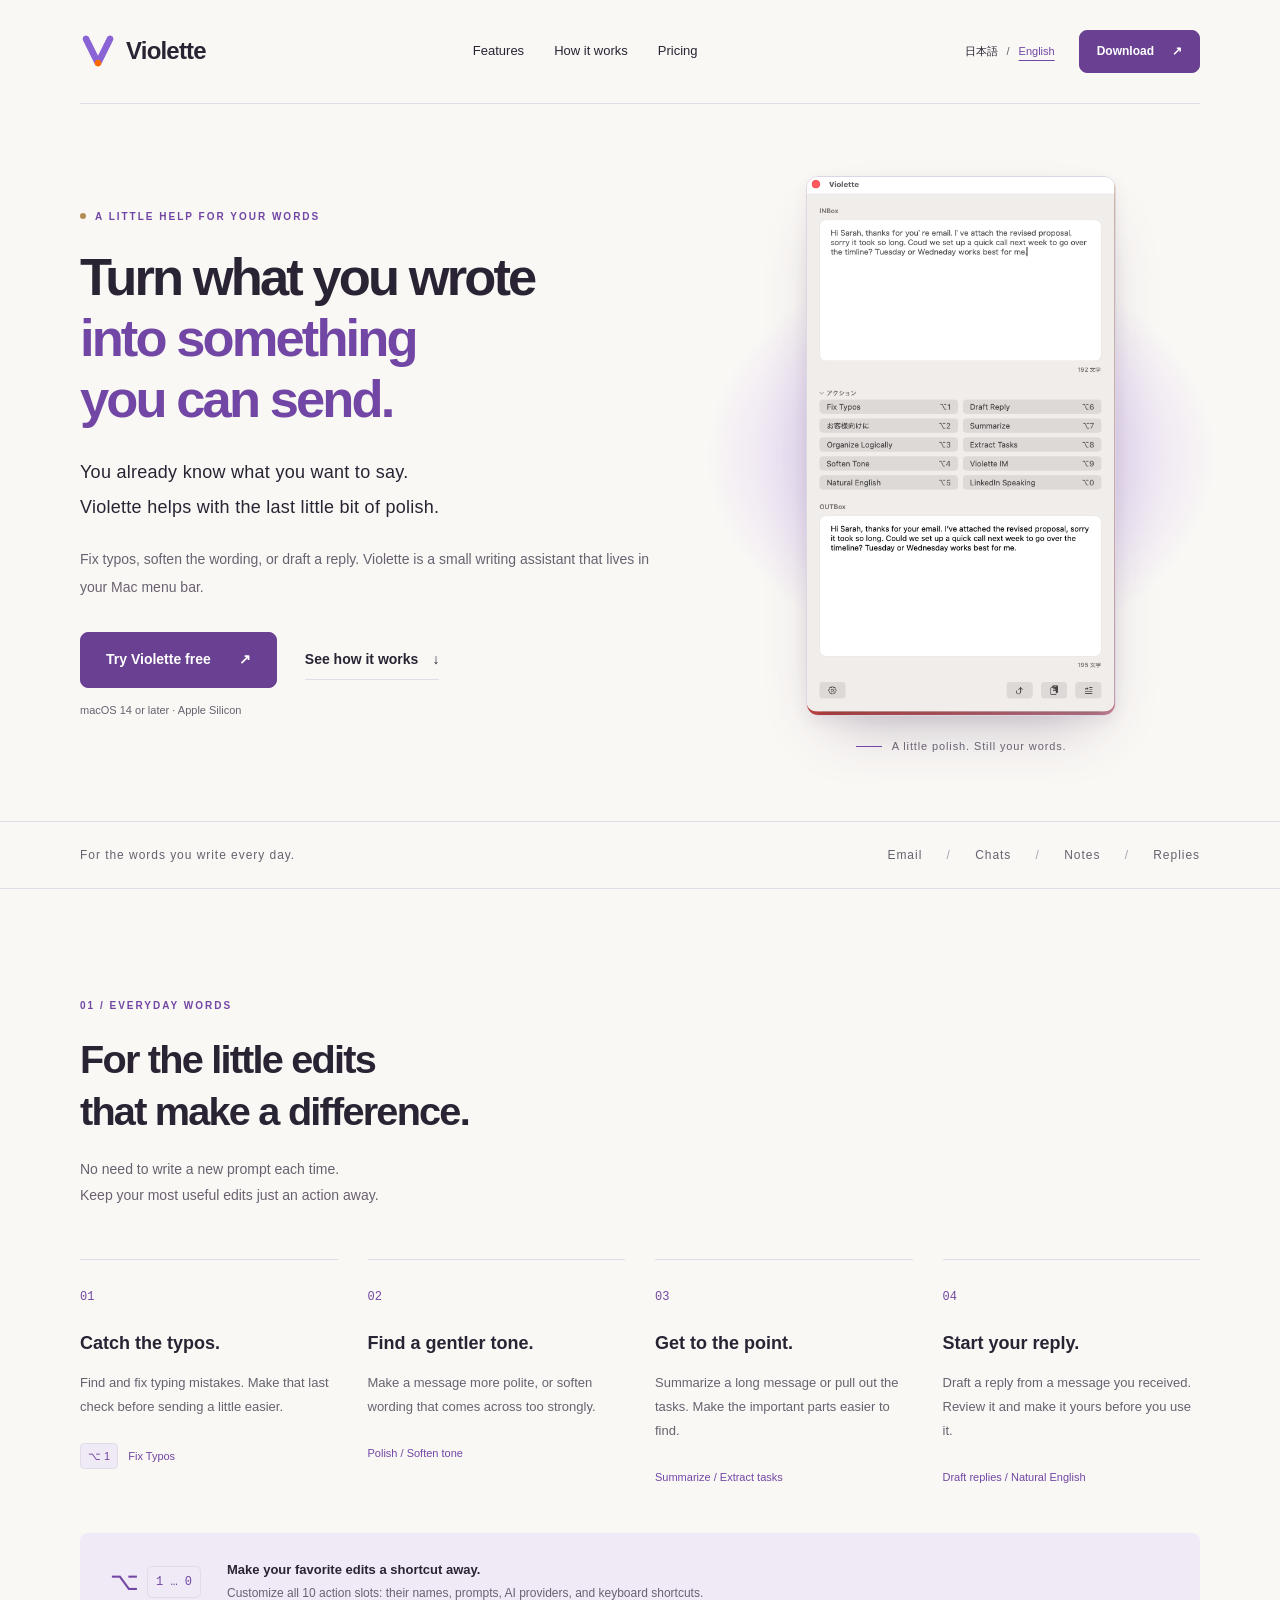
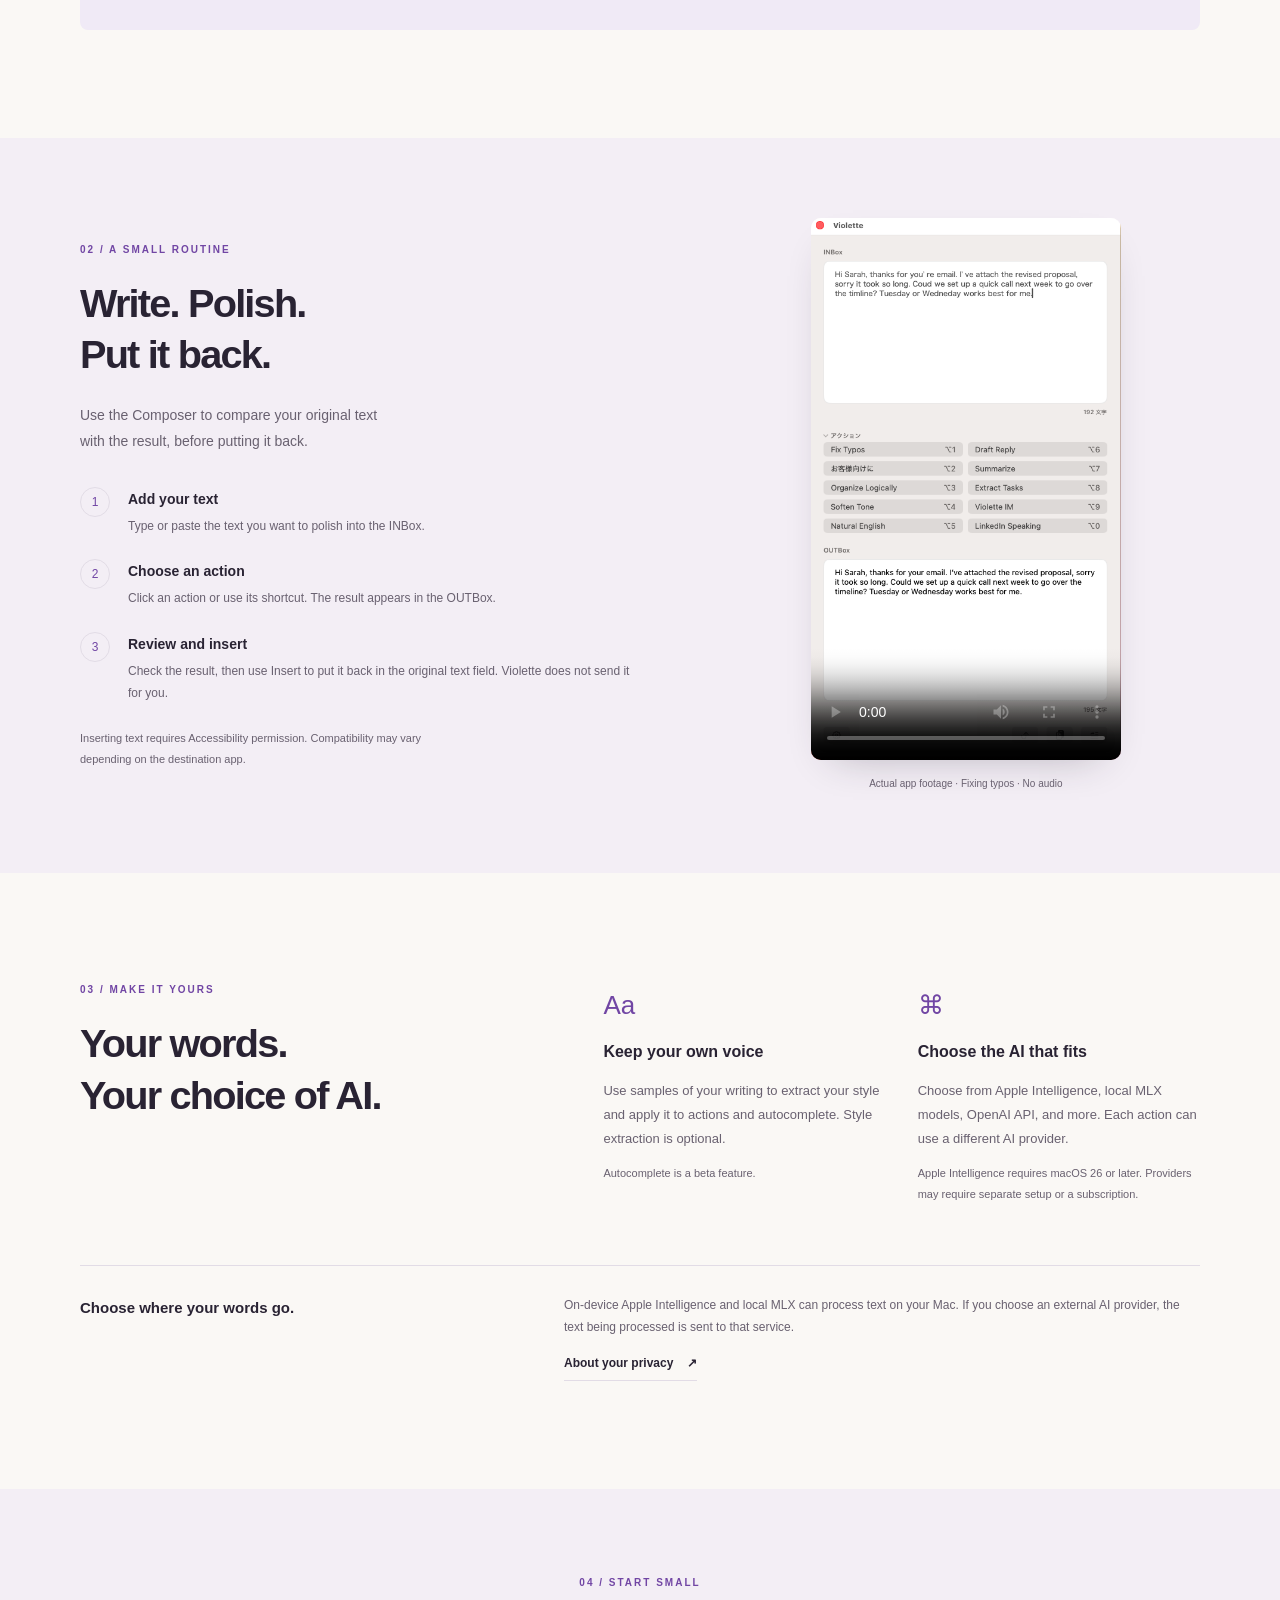
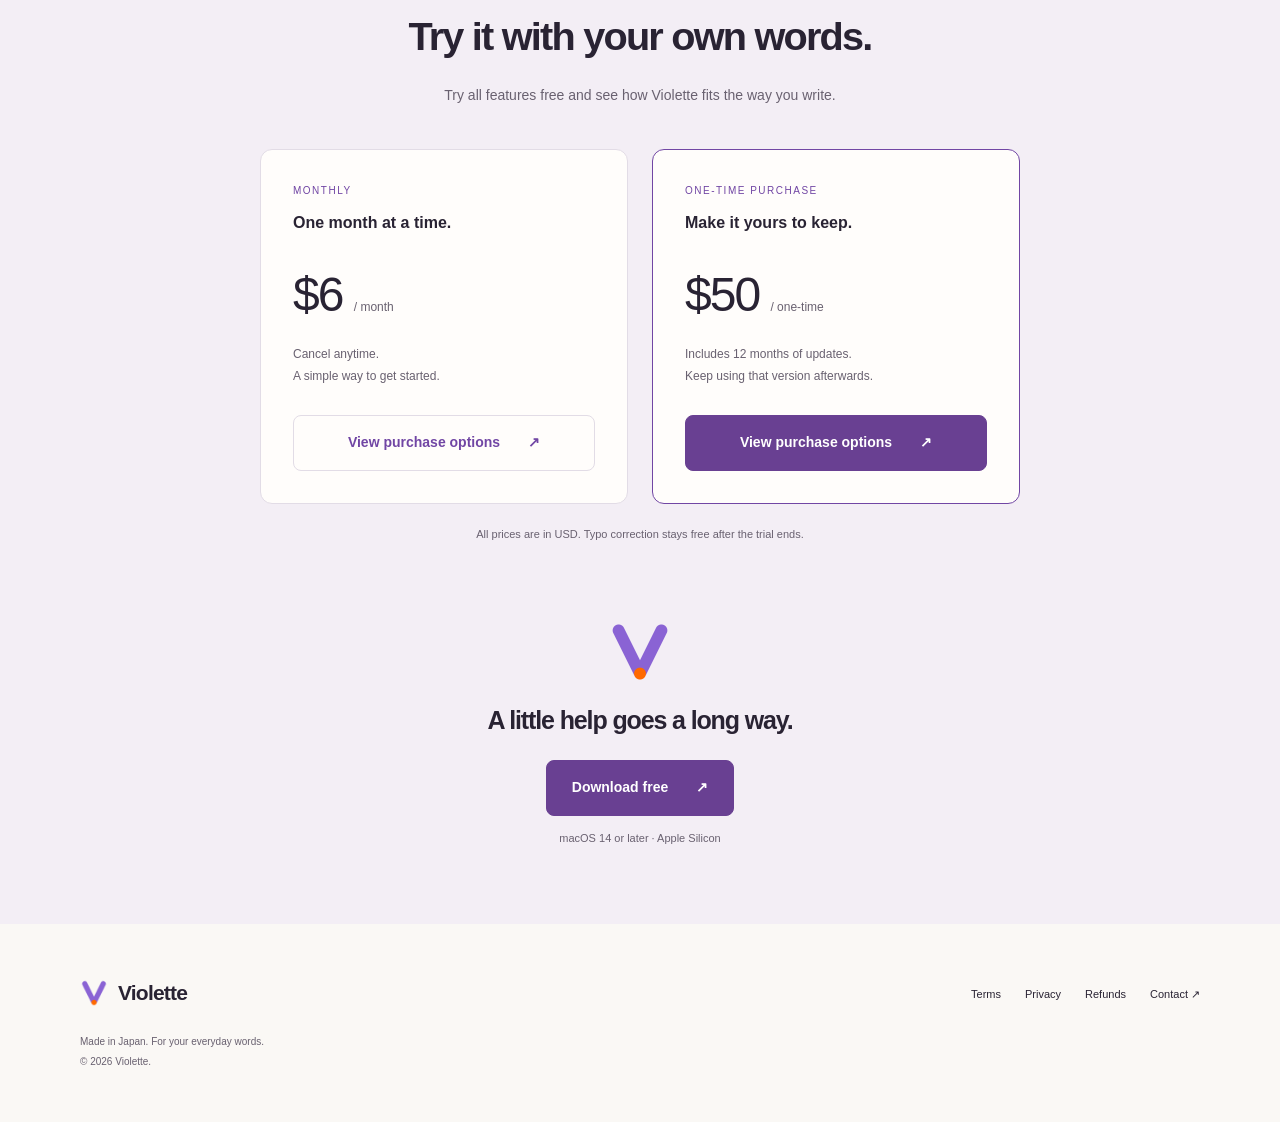
==== en.html @ c449aaf0 "feat: VioletteのLPを刷新し日英ページと言語切り替えを追加" ====
<!doctype html>
<html lang="en">
<head>
  <meta charset="utf-8">
  <meta name="viewport" content="width=device-width, initial-scale=1">
  <title>Violette — Turn what you wrote into something you can send.</title>
  <meta name="description" content="Fix typos, soften your wording, and draft replies. Violette is a small writing assistant that lives in your Mac menu bar.">
  <meta name="theme-color" content="#faf8f5">
  <link rel="icon" type="image/png" href="violette-icon.png">
  <link rel="stylesheet" href="landing.css">
  <link rel="alternate" hreflang="ja" href="index.html">
  <link rel="alternate" hreflang="en" href="en.html">
  <link rel="alternate" hreflang="x-default" href="index.html">
</head>
<body>
  <a class="skip-link" href="#main">Skip to content</a>
  <header class="site-header wrap">
    <a class="brand" href="#" aria-label="Violette home"><img src="violette-icon.png" width="36" height="36" alt=""><span>Violette</span></a>
    <nav aria-label="Main navigation">
      <a href="#features">Features</a><a href="#how">How it works</a><a href="#pricing">Pricing</a>
    </nav>
    <div class="header-actions"><nav class="language-switch" aria-label="Choose language"><a href="index.html" lang="ja" hreflang="ja">日本語</a><span aria-hidden="true">/</span><a href="en.html" lang="en" hreflang="en" aria-current="page">English</a></nav>
    <a class="button button-small" href="https://github.com/tmknzz/violette-web/releases/latest">Download <span aria-hidden="true">↗</span></a></div>
  </header>
  <main id="main">
    <section class="hero wrap" aria-labelledby="hero-title">
      <div class="hero-copy">
        <p class="eyebrow"><span class="status-dot" aria-hidden="true"></span> A LITTLE HELP FOR YOUR WORDS</p>
        <h1 id="hero-title">Turn what you wrote<br><span>into something<br>you can send.</span></h1>
        <p class="hero-lead">You already know what you want to say.<br>Violette helps with the last little bit of polish.</p>
        <p class="hero-description">Fix typos, soften the wording, or draft a reply. Violette is a small writing assistant that lives in your Mac menu bar.</p>
        <div class="hero-actions"><a class="button" href="https://github.com/tmknzz/violette-web/releases/latest">Try Violette free <span aria-hidden="true">↗</span></a><a class="text-link" href="#how">See how it works <span aria-hidden="true">↓</span></a></div>
        <p class="fine-print">macOS 14 or later · Apple Silicon</p>
      </div>
      <figure class="hero-visual">
        <div class="visual-halo" aria-hidden="true"></div>
        <img class="app-shot" src="violette-screenshot.png" width="520" height="909" alt="The Violette Composer, with original text in the INBox, actions in the middle, and corrected text in the OUTBox." fetchpriority="high">
        <figcaption><span class="caption-rule" aria-hidden="true"></span> A little polish. Still your words.</figcaption>
      </figure>
    </section>
    <div class="quiet-strip"><div class="wrap"><span>For the words you write every day.</span><span>Email <i aria-hidden="true">/</i> Chats <i aria-hidden="true">/</i> Notes <i aria-hidden="true">/</i> Replies</span></div></div>
    <section class="section wrap" id="features" aria-labelledby="features-title">
      <div class="section-intro"><p class="eyebrow">01 / EVERYDAY WORDS</p><h2 id="features-title">For the little edits<br>that make a difference.</h2><p>No need to write a new prompt each time.<br>Keep your most useful edits just an action away.</p></div>
      <div class="feature-grid">
        <article><span class="feature-number">01</span><h3>Catch the typos.</h3><p>Find and fix typing mistakes. Make that last check before sending a little easier.</p><p class="feature-label"><kbd>⌥ 1</kbd> Fix Typos</p></article>
        <article><span class="feature-number">02</span><h3>Find a gentler tone.</h3><p>Make a message more polite, or soften wording that comes across too strongly.</p><p class="feature-label">Polish / Soften tone</p></article>
        <article><span class="feature-number">03</span><h3>Get to the point.</h3><p>Summarize a long message or pull out the tasks. Make the important parts easier to find.</p><p class="feature-label">Summarize / Extract tasks</p></article>
        <article><span class="feature-number">04</span><h3>Start your reply.</h3><p>Draft a reply from a message you received. Review it and make it yours before you use it.</p><p class="feature-label">Draft replies / Natural English</p></article>
      </div>
      <div class="custom-note"><span class="key-stack" aria-hidden="true">⌥ <span>1 … 0</span></span><p><strong>Make your favorite edits a shortcut away.</strong><br>Customize all 10 action slots: their names, prompts, AI providers, and keyboard shortcuts.</p></div>
    </section>
    <section class="how-section" id="how" aria-labelledby="how-title"><div class="wrap how-grid">
      <div class="how-copy"><p class="eyebrow">02 / A SMALL ROUTINE</p><h2 id="how-title">Write. Polish.<br>Put it back.</h2><p class="section-description">Use the Composer to compare your original text<br>with the result, before putting it back.</p>
        <ol class="steps">
          <li><span>1</span><div><h3>Add your text</h3><p>Type or paste the text you want to polish into the INBox.</p></div></li>
          <li><span>2</span><div><h3>Choose an action</h3><p>Click an action or use its shortcut. The result appears in the OUTBox.</p></div></li>
          <li><span>3</span><div><h3>Review and insert</h3><p>Check the result, then use Insert to put it back in the original text field. Violette does not send it for you.</p></div></li>
        </ol><p class="fine-print">Inserting text requires Accessibility permission. Compatibility may vary depending on the destination app.</p>
      </div>
      <figure class="demo-frame"><video controls playsinline preload="metadata" poster="violette-screenshot.png" width="520" height="909" aria-label="Demo of correcting English typos in the Composer, with no audio"><source src="violette-demo.mp4" type="video/mp4"><a href="violette-demo.mp4">Watch the demo</a></video><figcaption>Actual app footage · Fixing typos · No audio</figcaption></figure>
    </div></section>
    <section class="section wrap personal-section" aria-labelledby="personal-title">
      <div class="section-intro"><p class="eyebrow">03 / MAKE IT YOURS</p><h2 id="personal-title">Your words.<br>Your choice of AI.</h2></div>
      <div class="personal-grid"><article><span class="small-icon" aria-hidden="true">Aa</span><h3>Keep your own voice</h3><p>Use samples of your writing to extract your style and apply it to actions and autocomplete. Style extraction is optional.</p><p class="fine-print">Autocomplete is a beta feature.</p></article>
      <article><span class="small-icon" aria-hidden="true">⌘</span><h3>Choose the AI that fits</h3><p>Choose from Apple Intelligence, local MLX models, OpenAI API, and more. Each action can use a different AI provider.</p><p class="fine-print">Apple Intelligence requires macOS 26 or later. Providers may require separate setup or a subscription.</p></article></div>
      <aside class="privacy-note"><h3>Choose where your words go.</h3><p>On-device Apple Intelligence and local MLX can process text on your Mac. If you choose an external AI provider, the text being processed is sent to that service.</p><a class="text-link" href="privacy.html">About your privacy <span aria-hidden="true">↗</span></a></aside>
    </section>
    <section class="pricing-section" id="pricing" aria-labelledby="pricing-title"><div class="wrap">
      <div class="section-intro"><p class="eyebrow">04 / START SMALL</p><h2 id="pricing-title">Try it with your own words.</h2><p>Try all features free and see how Violette fits the way you write.</p></div>
      <div class="price-grid"><article class="price-card"><p class="plan-name">MONTHLY</p><h3>One month at a time.</h3><p class="price">$6 <span>/ month</span></p><p>Cancel anytime.<br>A simple way to get started.</p><a class="button button-outline" href="https://tmknzz.lemonsqueezy.com/checkout/buy/c8221ccf-1de8-416c-818a-a99c8e4ae105">View purchase options <span aria-hidden="true">↗</span></a></article>
      <article class="price-card price-featured"><p class="plan-name">ONE-TIME PURCHASE</p><h3>Make it yours to keep.</h3><p class="price">$50 <span>/ one-time</span></p><p>Includes 12 months of updates.<br>Keep using that version afterwards.</p><a class="button" href="https://tmknzz.lemonsqueezy.com/checkout/buy/c8221ccf-1de8-416c-818a-a99c8e4ae105">View purchase options <span aria-hidden="true">↗</span></a></article></div>
      <p class="pricing-note">All prices are in USD. Typo correction stays free after the trial ends.</p>
      <div class="closing"><img src="violette-icon.png" width="64" height="64" alt=""><h2>A little help goes a long way.</h2><a class="button" href="https://github.com/tmknzz/violette-web/releases/latest">Download free <span aria-hidden="true">↗</span></a><p class="fine-print">macOS 14 or later · Apple Silicon</p></div>
    </div></section>
  </main>
  <footer class="site-footer wrap"><div><a class="brand" href="#"><img src="violette-icon.png" width="28" height="28" alt=""><span>Violette</span></a><p>Made in Japan. For your everyday words.<br>© 2026 Violette.</p></div><nav aria-label="Footer navigation"><a href="terms.html">Terms</a><a href="privacy.html">Privacy</a><a href="refund.html">Refunds</a><a href="mailto:tamekuniz+violette@gmail.com">Contact <span aria-hidden="true">↗</span></a></nav></footer>
</body>
</html>
---- landing.css ----
:root {
  color-scheme: light dark;
  --bg: #faf8f5;
  --fg: #292333;
  --muted: #696170;
  --accent: #7146a4;
  --button: #694092;
  --soft: #f0eaf6;
  --surface: #fffdfb;
  --line: #e2dce6;
  --wash: #f3eef5;
}
* { box-sizing: border-box; }
html { scroll-behavior: smooth; scroll-padding-top: 24px; }
body { margin: 0; background: var(--bg); color: var(--fg); font: 16px/1.85 -apple-system, BlinkMacSystemFont, "Hiragino Kaku Gothic ProN", "Yu Gothic", sans-serif; -webkit-font-smoothing: antialiased; }
a { color: inherit; text-underline-offset: 5px; }
a:focus-visible, video:focus-visible { outline: 3px solid var(--accent); outline-offset: 5px; }
img { display: block; max-width: 100%; height: auto; }
figure, p, h1, h2, h3 { margin: 0; }
.wrap { width: min(1120px, calc(100% - 80px)); margin-inline: auto; }
.skip-link { position: absolute; top: -100px; left: 20px; z-index: 10; background: var(--surface); padding: 10px 20px; }
.skip-link:focus { top: 12px; }
.site-header { display: flex; justify-content: space-between; align-items: center; gap: 28px; min-height: 104px; border-bottom: 1px solid var(--line); }
.brand { display: inline-flex; align-items: center; gap: 10px; text-decoration: none; font-size: 24px; letter-spacing: -.8px; font-weight: 650; }
.brand img { border-radius: 9px; }
.site-header nav { display: flex; gap: 30px; font-size: 13px; }
.site-header nav a { text-decoration: none; }
.site-header nav a:hover, .site-footer nav a:hover { color: var(--accent); }
.button { display: inline-flex; align-items: center; justify-content: center; gap: 28px; padding: 14px 25px; min-height: 52px; border: 1px solid var(--button); border-radius: 8px; background: var(--button); color: #fff; text-decoration: none; font-size: 14px; font-weight: 600; transition: background .18s, transform .18s; }
.button:hover { background: #57317e; transform: translateY(-2px); }
.button-small { min-height: 42px; padding: 9px 17px; font-size: 12px; gap: 18px; }
.button-outline { color: var(--accent); background: transparent; border-color: var(--line); }
.button-outline:hover { background: var(--soft); }
.text-link { display: inline-flex; align-items: center; gap: 14px; font-size: 14px; font-weight: 600; text-decoration: none; border-bottom: 1px solid var(--line); padding: 6px 0; }
.text-link:hover { color: var(--accent); }
.eyebrow { color: var(--accent); font-size: 10px; letter-spacing: 2px; line-height: 1.7; font-weight: 650; }
.hero { display: grid; grid-template-columns: 1.25fr 1fr; gap: 45px; align-items: center; padding-block: 68px 64px; }
.hero .eyebrow { display: flex; align-items: center; gap: 9px; }
.status-dot { width: 6px; height: 6px; background: #b38c56; border-radius: 50%; flex-shrink: 0; }
h1 { font-size: clamp(38px, 4.4vw, 61px); line-height: 1.5; letter-spacing: -.065em; font-weight: 650; margin: 22px 0 26px; }
h1 span { color: var(--accent); }
.hero-lead { font-size: 21px; line-height: 1.9; letter-spacing: .015em; margin-bottom: 21px; }
.hero-description { font-size: 14px; color: var(--muted); line-height: 2.05; }
.hero-actions { display: flex; align-items: center; gap: 28px; margin-top: 30px; }
.fine-print { font-size: 11px; line-height: 1.9; color: var(--muted); }
.hero-copy > .fine-print { margin-top: 12px; }
.hero-visual { position: relative; padding: 4px 30px 0; isolation: isolate; }
.visual-halo { position: absolute; inset: 15% -3% 18%; border-radius: 50%; background: radial-gradient(ellipse, #d9c8ed 0, #e9def2 45%, transparent 72%); z-index: -1; }
.app-shot { width: 310px; margin-inline: auto; border: 1px solid #ded6e2; border-radius: 12px; box-shadow: 0 28px 60px -26px #38234b55, 0 5px 16px #38234b10; }
.hero-visual figcaption { display: flex; align-items: center; justify-content: center; gap: 10px; font-size: 11px; color: var(--muted); margin-top: 20px; letter-spacing: .08em; }
.caption-rule { width: 26px; height: 1px; background: var(--accent); }
.quiet-strip { border-block: 1px solid var(--line); }
.quiet-strip .wrap { display: flex; align-items: center; justify-content: space-between; gap: 16px; padding-block: 22px; font-size: 12px; letter-spacing: .08em; color: var(--muted); }
.quiet-strip i { color: #aba1b3; font-style: normal; margin-inline: 20px; }
.section { padding-block: 108px; }
h2 { font-size: clamp(28px, 3.1vw, 40px); font-weight: 600; line-height: 1.6; letter-spacing: -.045em; }
.section-intro .eyebrow, .how-copy > .eyebrow { margin-bottom: 20px; }
.section-intro > p:last-child:not(.eyebrow) { color: var(--muted); font-size: 14px; margin-top: 20px; }
.feature-grid { display: grid; grid-template-columns: repeat(4, 1fr); gap: 30px; margin-top: 50px; }
.feature-grid article { border-top: 1px solid var(--line); padding-top: 20px; }
.feature-number { color: var(--accent); font: 12px/1.5 ui-monospace, monospace; }
h3 { font-size: 16px; line-height: 1.8; font-weight: 600; }
.feature-grid h3 { margin: 17px 0 12px; }
.feature-grid p { font-size: 13px; color: var(--muted); }
.feature-grid .feature-label { margin-top: 24px; font-size: 11px; color: var(--accent); }
kbd { display: inline-block; background: var(--soft); border: 1px solid var(--line); padding: 2px 7px; border-radius: 4px; font: inherit; margin-right: 7px; }
.custom-note { display: flex; align-items: center; gap: 26px; margin-top: 46px; padding: 25px 30px; background: var(--soft); border-radius: 8px; }
.custom-note p { font-size: 12px; color: var(--muted); }
.custom-note strong { color: var(--fg); font-size: 13px; font-weight: 600; }
.key-stack { display: flex; gap: 8px; align-items: center; font-size: 25px; color: var(--accent); white-space: nowrap; }
.key-stack span { font: 12px ui-monospace, monospace; padding: 8px; border: 1px solid var(--line); border-radius: 5px; }
.how-section { background: var(--wash); padding-block: 80px; }
.how-grid { display: grid; grid-template-columns: 1.2fr 1fr; gap: 90px; align-items: center; }
.section-description { font-size: 14px; margin-top: 22px; color: var(--muted); }
.steps { list-style: none; padding: 0; margin: 32px 0 24px; }
.steps li { display: flex; gap: 18px; margin-top: 22px; }
.steps li > span { flex: 0 0 30px; height: 30px; border: 1px solid var(--line); border-radius: 50%; text-align: center; line-height: 28px; color: var(--accent); font-size: 12px; }
.steps h3 { font-size: 14px; }
.steps p { color: var(--muted); font-size: 12px; margin-top: 3px; }
.how-copy > .fine-print { max-width: 380px; }
.demo-frame { max-width: 310px; justify-self: center; }
.demo-frame video { display: block; width: 100%; height: auto; border-radius: 10px; background: var(--surface); box-shadow: 0 16px 40px -22px #29233355; }
.demo-frame figcaption { font-size: 10px; color: var(--muted); margin-top: 15px; text-align: center; }
.personal-section { display: grid; grid-template-columns: .95fr 1.25fr; column-gap: 70px; }
.personal-grid { display: grid; grid-template-columns: 1fr 1fr; gap: 32px; }
.small-icon { display: block; color: var(--accent); font-size: 26px; height: 45px; margin-bottom: 12px; }
.personal-grid p { font-size: 13px; color: var(--muted); margin-top: 12px; }
.personal-grid .fine-print { font-size: 11px; }
.privacy-note { grid-column: 1 / -1; margin-top: 60px; border-top: 1px solid var(--line); padding-top: 28px; display: grid; grid-template-columns: 1fr 1.5fr; gap: 8px 60px; }
.privacy-note h3 { font-size: 15px; }
.privacy-note p { color: var(--muted); font-size: 12px; }
.privacy-note .text-link { grid-column: 2; justify-self: start; font-size: 12px; }
.pricing-section { padding-block: 85px 75px; background: var(--wash); }
.pricing-section .section-intro { text-align: center; }
.price-grid { display: grid; grid-template-columns: 1fr 1fr; gap: 24px; max-width: 760px; margin: 40px auto 0; }
.price-card { background: var(--surface); border: 1px solid var(--line); border-radius: 12px; padding: 32px; }
.price-featured { border-color: var(--accent); }
.plan-name { font-size: 10px; letter-spacing: 1.5px; color: var(--accent); }
.price-card h3 { margin-top: 9px; }
.price { font-size: 48px; letter-spacing: -2px; line-height: 1.5; margin: 21px 0 12px; }
.price span { font-size: 12px; color: var(--muted); letter-spacing: 0; }
.price-card > p:not(.price):not(.plan-name) { font-size: 12px; color: var(--muted); }
.price-card .button { width: 100%; margin-top: 28px; }
.pricing-note { color: var(--muted); font-size: 11px; text-align: center; margin-top: 20px; }
.closing { text-align: center; padding-top: 75px; }
.closing img { margin: 0 auto 20px; border-radius: 15px; }
.closing h2 { font-size: 25px; margin-bottom: 24px; }
.closing .fine-print { margin-top: 12px; }
.site-footer { display: flex; justify-content: space-between; align-items: flex-start; gap: 35px; padding-block: 50px; }
.site-footer .brand { font-size: 21px; }
.site-footer p { color: var(--muted); font-size: 10px; line-height: 2; margin-top: 15px; }
.site-footer nav { display: flex; flex-wrap: wrap; gap: 16px 24px; font-size: 11px; padding-top: 10px; }
.site-footer nav a { text-decoration: none; }
@media (prefers-color-scheme: dark) {
  :root { --bg: #19161d; --fg: #f0eaf3; --muted: #b8afc0; --accent: #c5a0ee; --button: #754a9f; --soft: #2c2237; --surface: #221d28; --line: #403548; --wash: #211b29; }
  .visual-halo { opacity: .2; }
  .app-shot { border-color: var(--line); }
}
@media (max-width: 1000px) {
  .wrap { width: calc(100% - 56px); }
  .hero { gap: 15px; }
  .hero-visual { padding-inline: 15px; }
  .feature-grid { grid-template-columns: 1fr 1fr; gap: 35px; }
  .personal-section { grid-template-columns: 1fr; }
  .personal-grid { margin-top: 35px; }
  .how-grid { gap: 40px; }
}
@media (max-width: 700px) {
  .wrap { width: calc(100% - 40px); }
  .site-header { min-height: 80px; gap: 12px; flex-wrap: wrap; padding-block: 16px; }
  .site-header .brand { font-size: 22px; }
  .site-header nav { order: 3; width: 100%; justify-content: center; gap: 35px; padding-top: 10px; }
  .button-small { padding: 8px 10px; font-size: 11px; gap: 8px; }
  .hero { grid-template-columns: 1fr; padding-block: 45px; gap: 36px; }
  h1 { font-size: clamp(32px, 7.8vw, 52px); margin-top: 20px; }
  .hero-lead { font-size: 18px; }
  .hero-description { font-size: 13px; }
  .desktop-break { display: none; }
  .hero-actions { gap: 22px; }
  .hero-visual { padding-inline: 24px; }
  .app-shot { width: 290px; }
  .quiet-strip .wrap { flex-direction: column; align-items: flex-start; gap: 4px; padding-block: 19px; font-size: 10px; }
  .quiet-strip i { margin-inline: 13px; }
  .section { padding-block: 66px; }
  .feature-grid { gap: 28px 20px; margin-top: 32px; }
  .feature-grid h3 { font-size: 14px; }
  .feature-grid p { font-size: 12px; }
  .custom-note { padding: 20px; align-items: flex-start; flex-direction: column; gap: 12px; }
  .how-section { padding-block: 60px; }
  .how-grid { grid-template-columns: 1fr; gap: 35px; }
  .demo-frame { width: min(100%, 290px); }
  .personal-grid { grid-template-columns: 1fr; gap: 30px; }
  .privacy-note { grid-template-columns: 1fr; margin-top: 35px; gap: 14px; }
  .privacy-note .text-link { grid-column: 1; }
  .pricing-section { padding-block: 60px; }
  .price-grid { grid-template-columns: 1fr; max-width: 400px; }
  .price-card { padding: 26px; }
  .pricing-note { text-align: left; }
  .closing h2 { font-size: 22px; }
  .site-footer { flex-direction: column; gap: 20px; padding-block: 35px; }
  .site-footer nav { gap: 15px 20px; }
}
@media (prefers-reduced-motion: reduce) {
  html { scroll-behavior: auto; }
  .button { transition: none; }
  .button:hover { transform: none; }
}
/* Language links share the same layout on both pages. */
.header-actions { display: flex; align-items: center; gap: 24px; }
.site-header .language-switch { display: flex; align-items: center; gap: 9px; font-size: 11px; }
.language-switch span { color: var(--muted); }
.language-switch [aria-current="page"] { color: var(--accent); text-decoration: underline; text-underline-offset: 5px; }
html[lang="en"] h1 { line-height: 1.16; letter-spacing: -.055em; font-size: clamp(38px, 4.1vw, 59px); }
html[lang="en"] .hero-lead { font-size: 18px; }
html[lang="en"] h2 { line-height: 1.3; }
html[lang="en"] .feature-grid h3 { font-size: 18px; }
.hero-actions { flex-wrap: wrap; }
.button, .text-link { white-space: nowrap; }
@media (max-width: 1000px) {
  .site-header { gap: 18px; }
  .site-header nav { gap: 18px; }
  .header-actions { gap: 16px; }
}
@media (max-width: 700px) {
  .header-actions { flex-direction: column; align-items: flex-end; gap: 8px; }
  .site-header .language-switch { order: 0; width: auto; padding: 0; gap: 9px; }
  .hero-actions { gap: 16px; }
  .hero-actions .button { padding-inline: 18px; gap: 16px; }
  .hero-actions .text-link { font-size: 13px; gap: 8px; }
  html[lang="en"] h1 { font-size: clamp(35px, 8.5vw, 52px); }
  html[lang="en"] .hero-lead { font-size: 17px; }
}
@media (max-width: 700px) {
  .price-card .button { padding-inline: 12px; gap: 12px; font-size: 13px; }
}
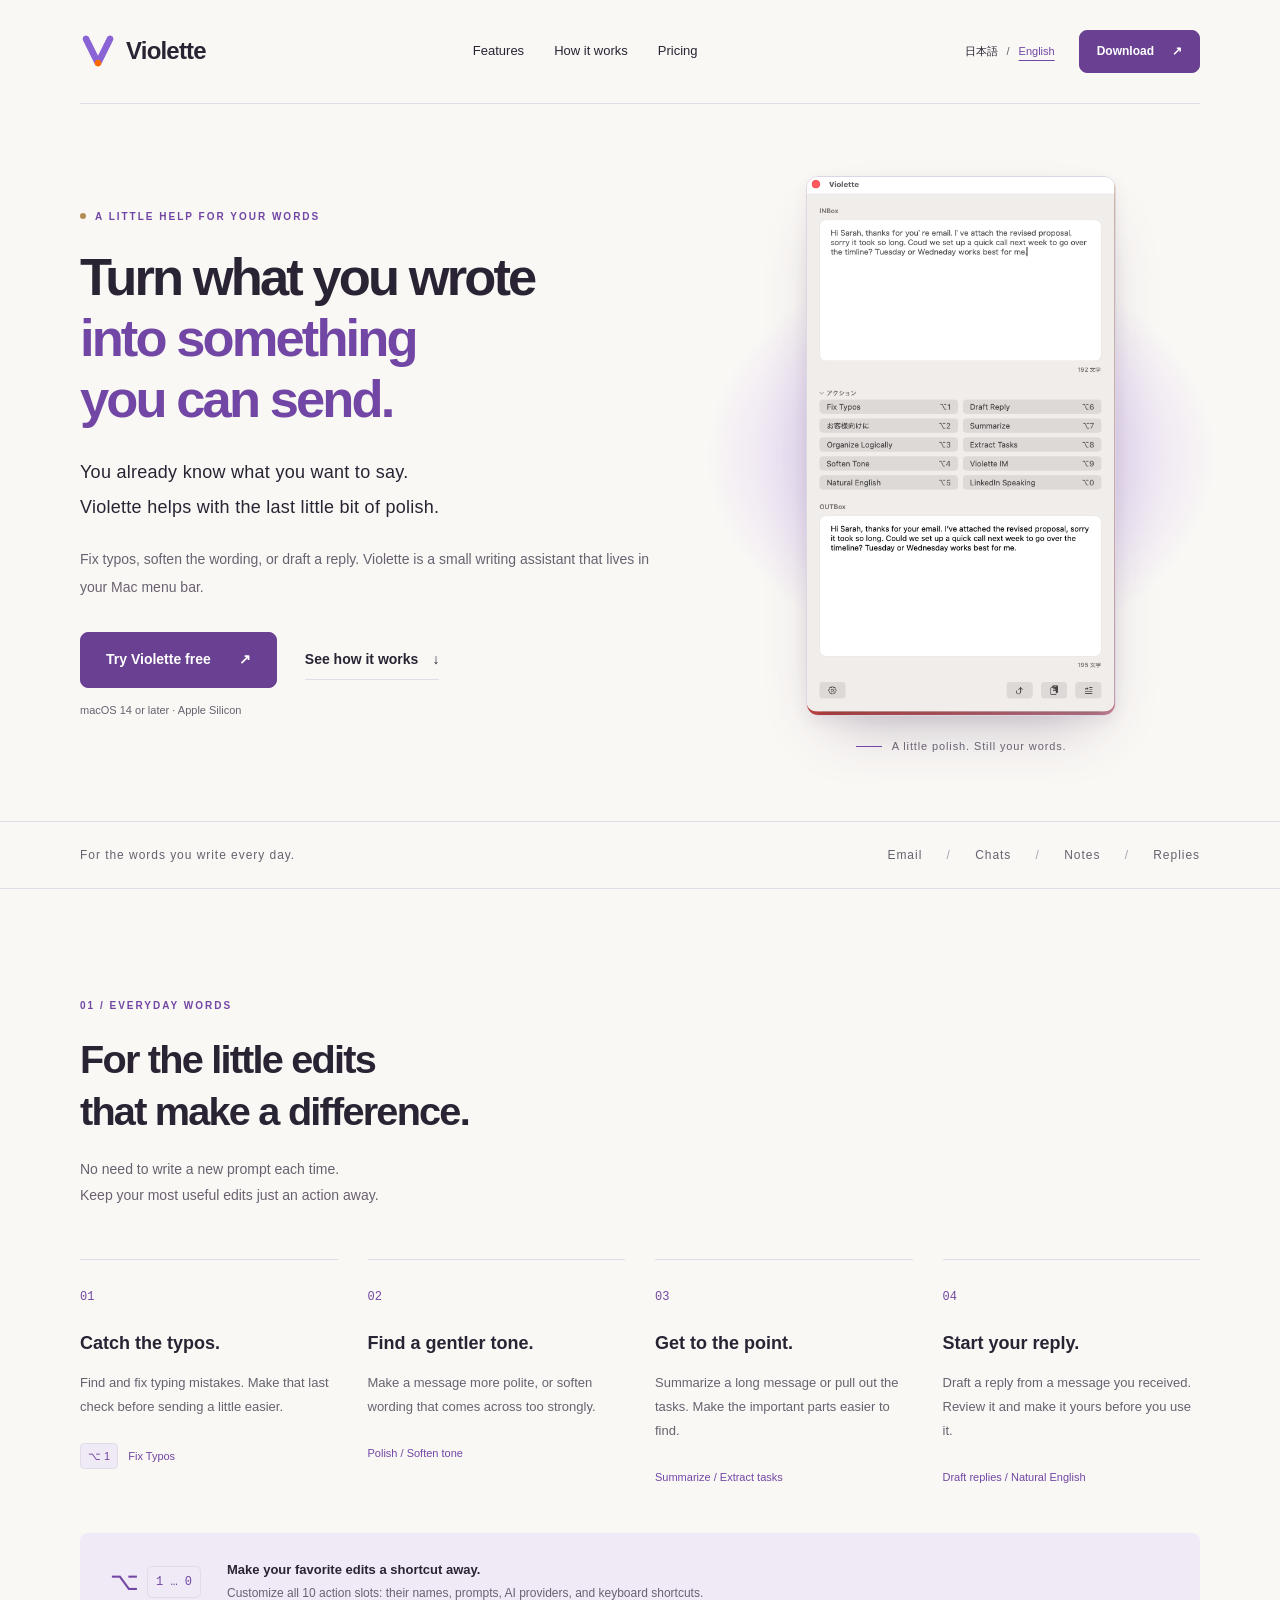
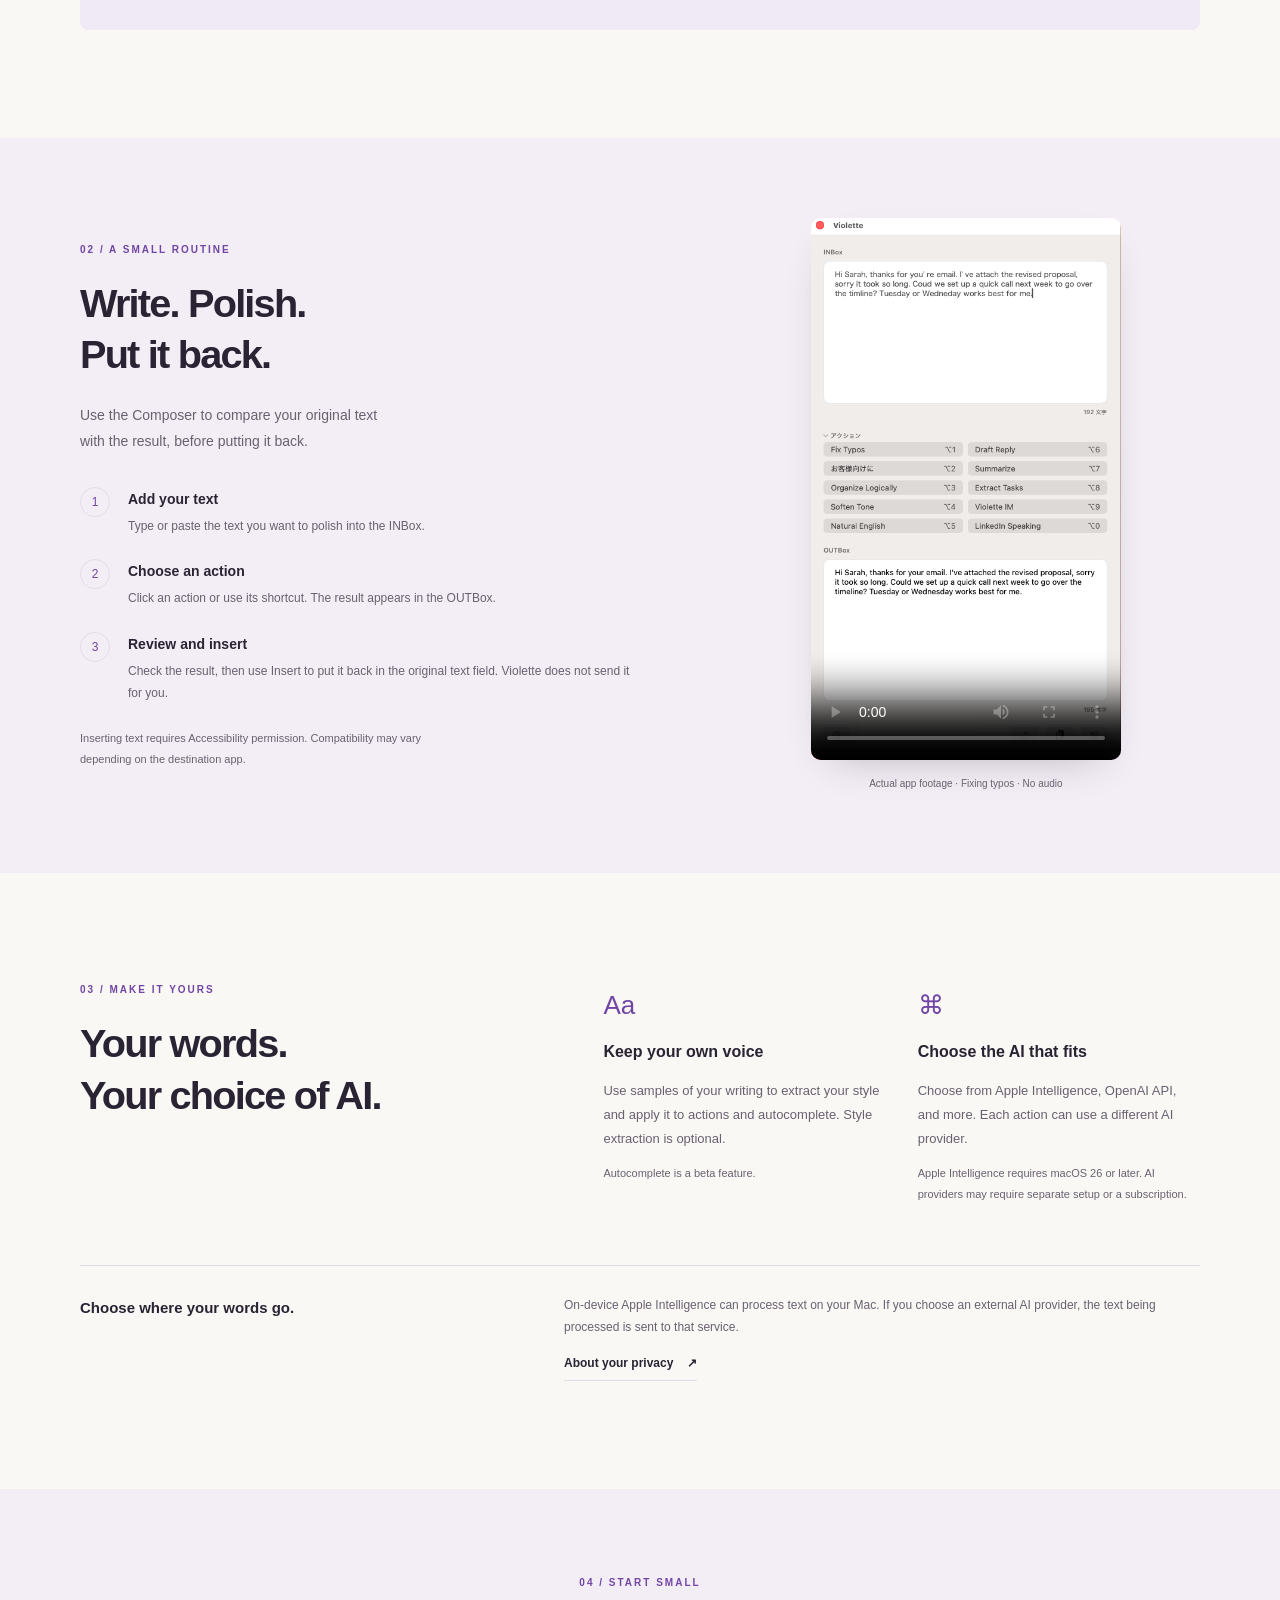
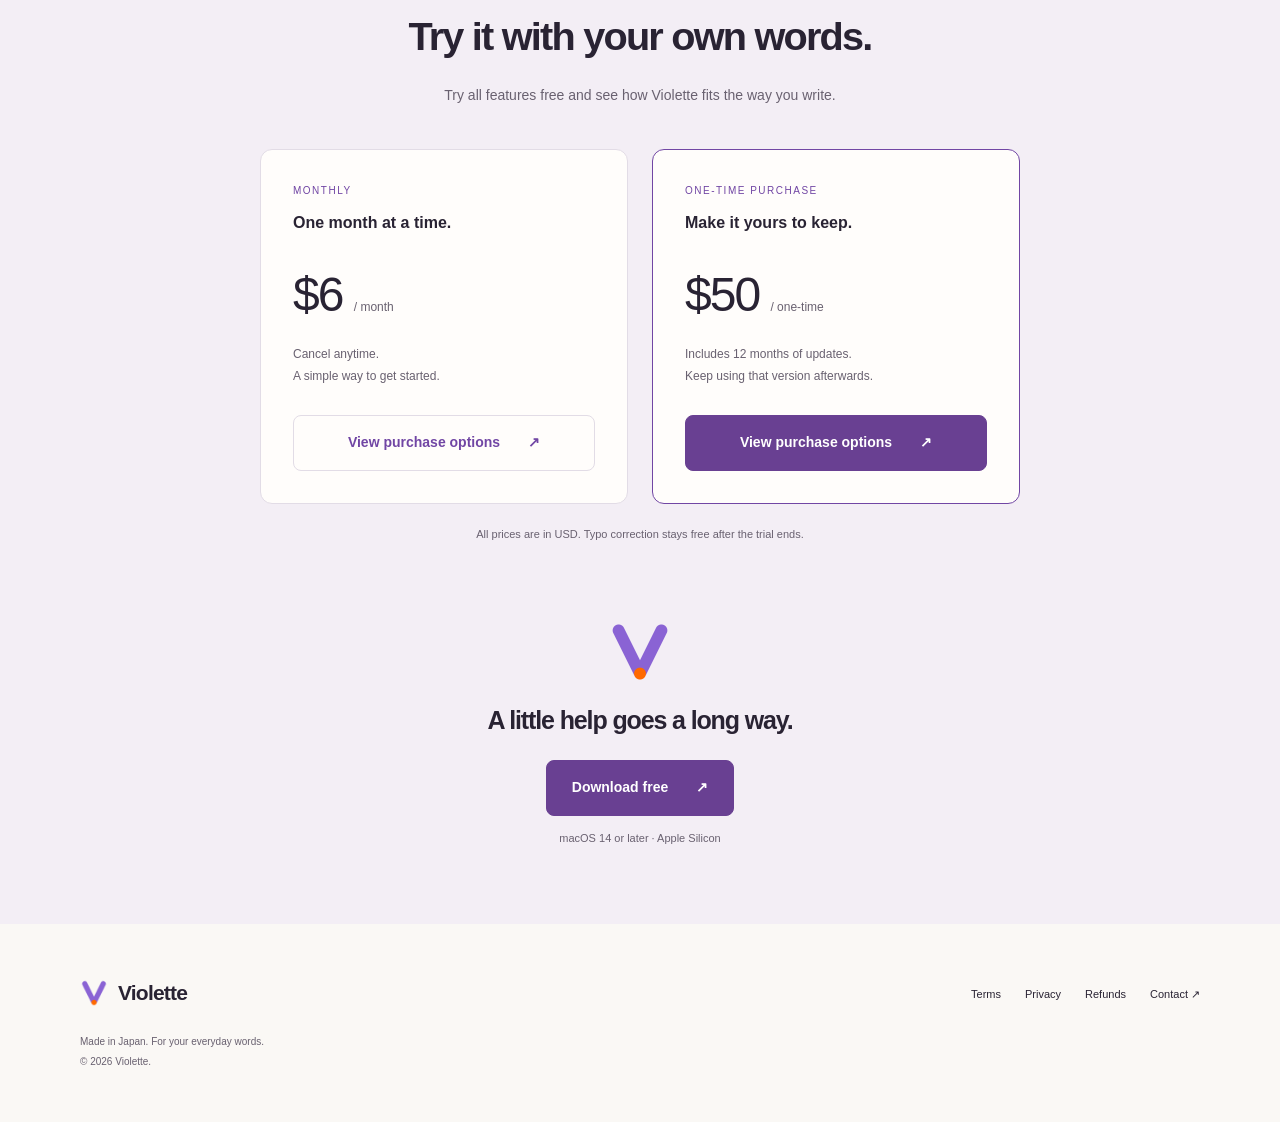
==== commit 1f85bbae: "fix: 日英LPからMLX表記を外しAIプロバイダの呼称を明確化" ====
--- a/en.html
+++ b/en.html
@@ -62,8 +62,8 @@
     <section class="section wrap personal-section" aria-labelledby="personal-title">
       <div class="section-intro"><p class="eyebrow">03 / MAKE IT YOURS</p><h2 id="personal-title">Your words.<br>Your choice of AI.</h2></div>
       <div class="personal-grid"><article><span class="small-icon" aria-hidden="true">Aa</span><h3>Keep your own voice</h3><p>Use samples of your writing to extract your style and apply it to actions and autocomplete. Style extraction is optional.</p><p class="fine-print">Autocomplete is a beta feature.</p></article>
-      <article><span class="small-icon" aria-hidden="true">⌘</span><h3>Choose the AI that fits</h3><p>Choose from Apple Intelligence, local MLX models, OpenAI API, and more. Each action can use a different AI provider.</p><p class="fine-print">Apple Intelligence requires macOS 26 or later. Providers may require separate setup or a subscription.</p></article></div>
-      <aside class="privacy-note"><h3>Choose where your words go.</h3><p>On-device Apple Intelligence and local MLX can process text on your Mac. If you choose an external AI provider, the text being processed is sent to that service.</p><a class="text-link" href="privacy.html">About your privacy <span aria-hidden="true">↗</span></a></aside>
+      <article><span class="small-icon" aria-hidden="true">⌘</span><h3>Choose the AI that fits</h3><p>Choose from Apple Intelligence, OpenAI API, and more. Each action can use a different AI provider.</p><p class="fine-print">Apple Intelligence requires macOS 26 or later. AI providers may require separate setup or a subscription.</p></article></div>
+      <aside class="privacy-note"><h3>Choose where your words go.</h3><p>On-device Apple Intelligence can process text on your Mac. If you choose an external AI provider, the text being processed is sent to that service.</p><a class="text-link" href="privacy.html">About your privacy <span aria-hidden="true">↗</span></a></aside>
     </section>
     <section class="pricing-section" id="pricing" aria-labelledby="pricing-title"><div class="wrap">
       <div class="section-intro"><p class="eyebrow">04 / START SMALL</p><h2 id="pricing-title">Try it with your own words.</h2><p>Try all features free and see how Violette fits the way you write.</p></div>
